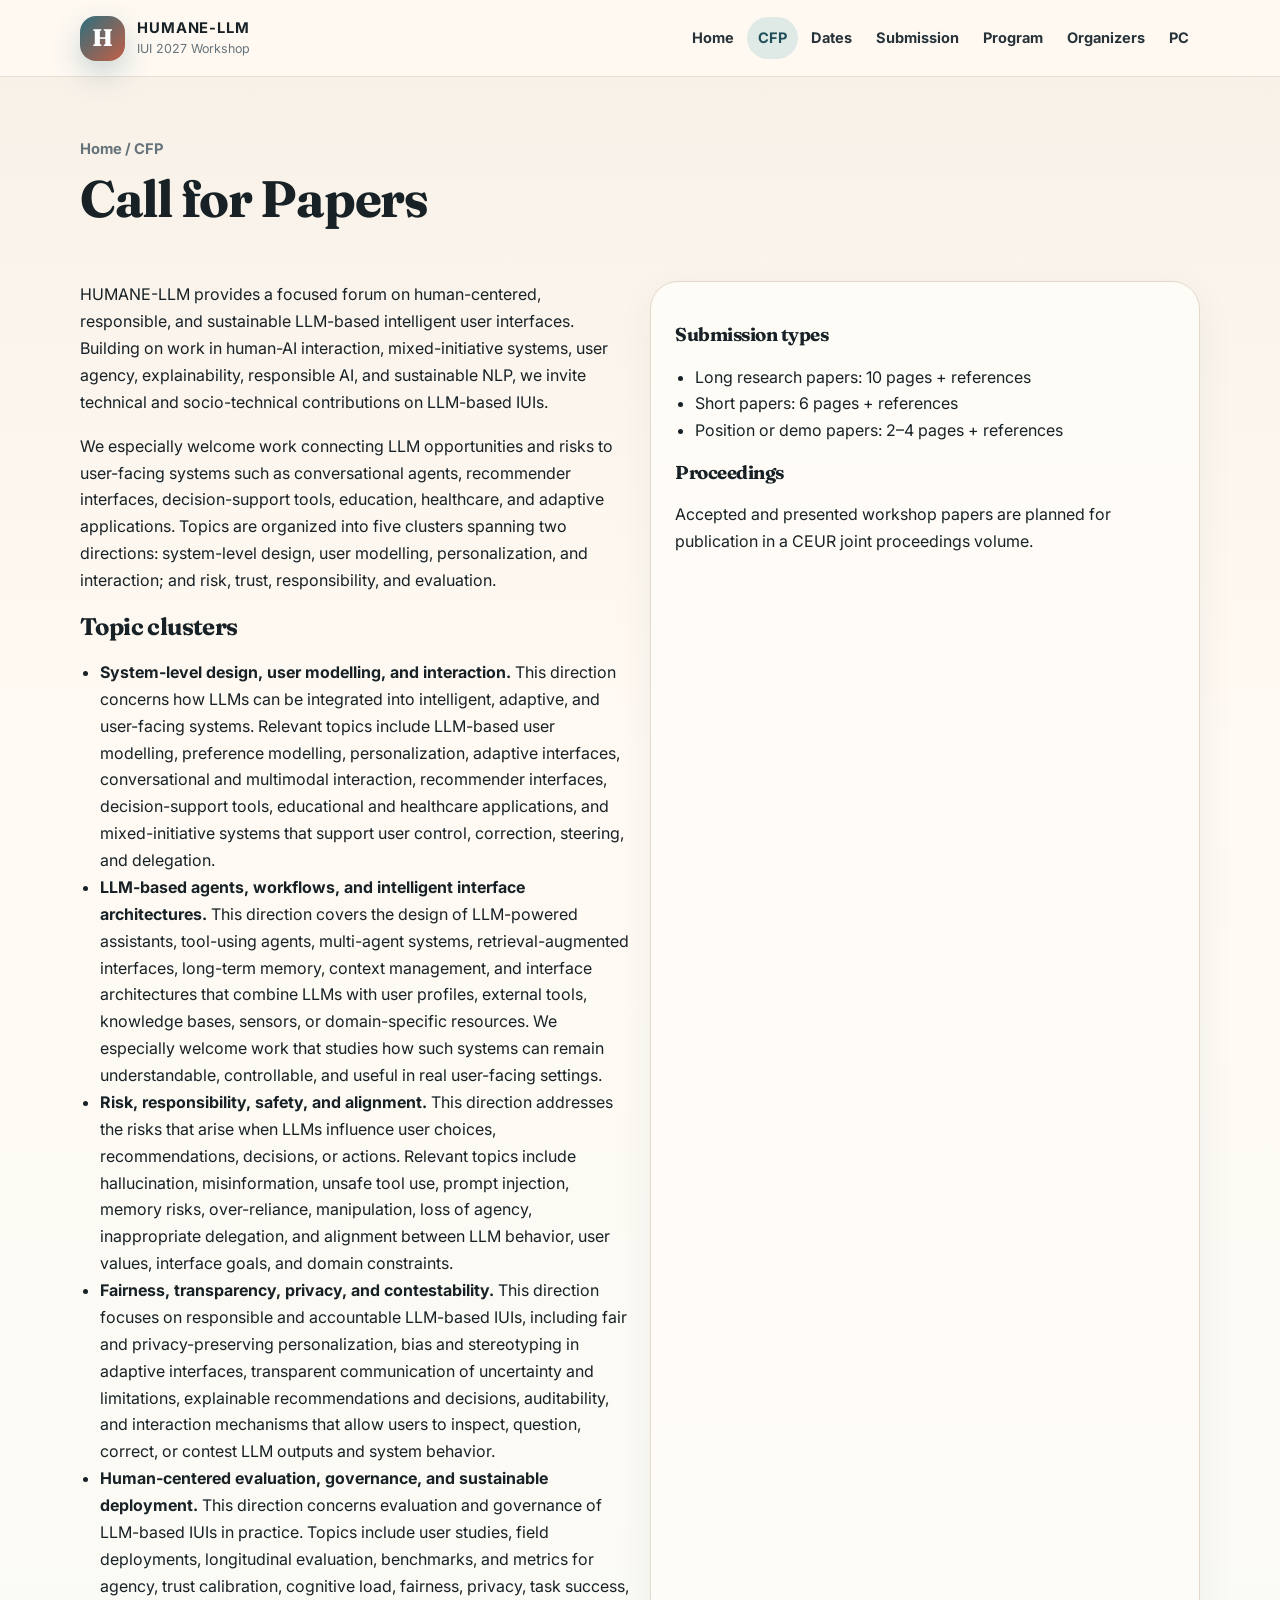
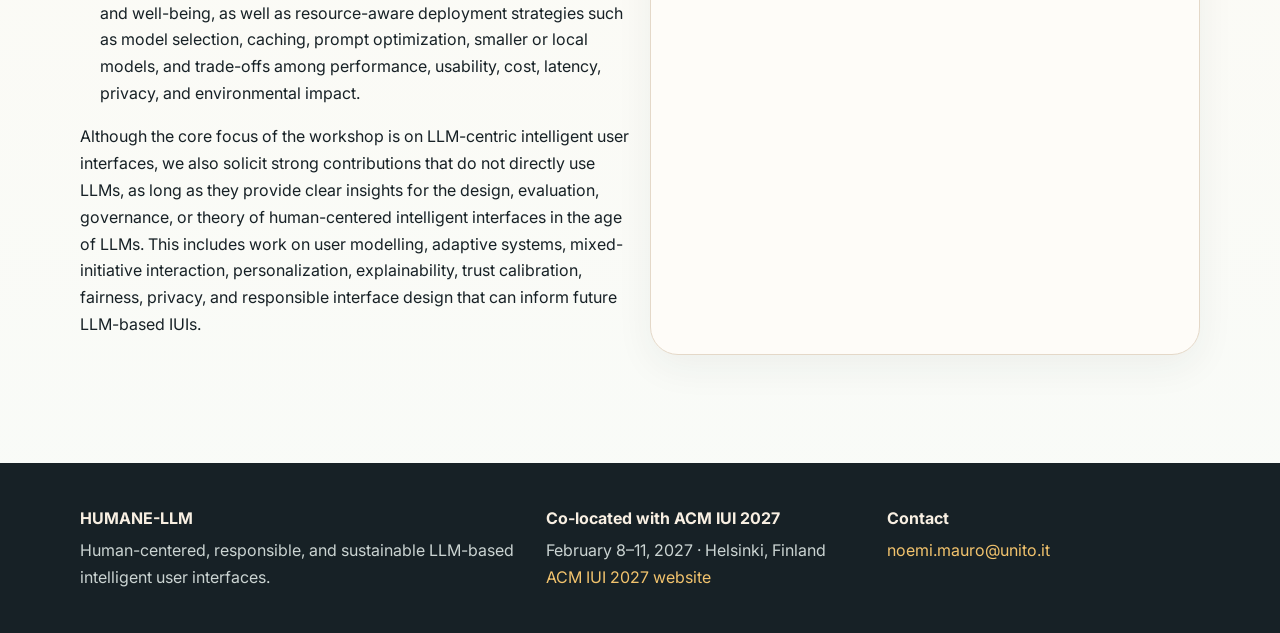
==== cfp.html @ de1c4c12 "PUSH" ====
<!doctype html>
<html lang="en">
<head>
  <meta charset="utf-8">
  <meta name="viewport" content="width=device-width, initial-scale=1">
  <meta name="description" content="HUMANE-LLM workshop website">
  <title>Call for Papers · HUMANE-LLM</title>
  <link rel="preconnect" href="https://fonts.googleapis.com">
  <link rel="preconnect" href="https://fonts.gstatic.com" crossorigin>
  <link href="https://fonts.googleapis.com/css2?family=Fraunces:opsz,wght@9..144,650;9..144,800&family=Inter:wght@400;500;600;700;800&display=swap" rel="stylesheet">
  <link rel="stylesheet" href="assets/style.css">
</head>
<body>
  <a class="skip-link" href="#content">Skip to content</a>
  <header class="site-header">
    <div class="wrap nav-wrap">
      <a class="brand" href="index.html" aria-label="HUMANE-LLM home">
        <span class="brand-sign">H</span>
        <span><strong>HUMANE-LLM</strong><em>IUI 2027 Workshop</em></span>
      </a>
      <button class="menu-toggle" aria-expanded="false" aria-controls="site-nav">Menu</button>
      <nav id="site-nav" class="site-nav" aria-label="Main navigation"><a href="index.html" class="">Home</a><a href="cfp.html" class="active">CFP</a><a href="dates.html" class="">Dates</a><a href="submission.html" class="">Submission</a><a href="program.html" class="">Program</a><a href="organizers.html" class="">Organizers</a><a href="committee.html" class="">PC</a></nav>
    </div>
  </header>
  <main id="content">
<section class="page-hero"><div class="wrap"><div class="breadcrumb">Home / CFP</div><h1 class="page-title">Call for Papers</h1></div></section>
<section class="content"><div class="wrap grid two">
  <div class="prose">
    <p>HUMANE-LLM provides a focused forum on human-centered, responsible, and sustainable LLM-based intelligent user interfaces. Building on work in human-AI interaction, mixed-initiative systems, user agency, explainability, responsible AI, and sustainable NLP, we invite technical and socio-technical contributions on LLM-based IUIs.</p>
    <p>We especially welcome work connecting LLM opportunities and risks to user-facing systems such as conversational agents, recommender interfaces, decision-support tools, education, healthcare, and adaptive applications. Topics are organized into five clusters spanning two directions: system-level design, user modelling, personalization, and interaction; and risk, trust, responsibility, and evaluation.</p>
    <h2>Topic clusters</h2>
    <ul>
      <li><strong>System-level design, user modelling, and interaction.</strong> This direction concerns how LLMs can be integrated into intelligent, adaptive, and user-facing systems. Relevant topics include LLM-based user modelling, preference modelling, personalization, adaptive interfaces, conversational and multimodal interaction, recommender interfaces, decision-support tools, educational and healthcare applications, and mixed-initiative systems that support user control, correction, steering, and delegation.</li>
      <li><strong>LLM-based agents, workflows, and intelligent interface architectures.</strong> This direction covers the design of LLM-powered assistants, tool-using agents, multi-agent systems, retrieval-augmented interfaces, long-term memory, context management, and interface architectures that combine LLMs with user profiles, external tools, knowledge bases, sensors, or domain-specific resources. We especially welcome work that studies how such systems can remain understandable, controllable, and useful in real user-facing settings.</li>
      <li><strong>Risk, responsibility, safety, and alignment.</strong> This direction addresses the risks that arise when LLMs influence user choices, recommendations, decisions, or actions. Relevant topics include hallucination, misinformation, unsafe tool use, prompt injection, memory risks, over-reliance, manipulation, loss of agency, inappropriate delegation, and alignment between LLM behavior, user values, interface goals, and domain constraints.</li>
      <li><strong>Fairness, transparency, privacy, and contestability.</strong> This direction focuses on responsible and accountable LLM-based IUIs, including fair and privacy-preserving personalization, bias and stereotyping in adaptive interfaces, transparent communication of uncertainty and limitations, explainable recommendations and decisions, auditability, and interaction mechanisms that allow users to inspect, question, correct, or contest LLM outputs and system behavior.</li>
      <li><strong>Human-centered evaluation, governance, and sustainable deployment.</strong> This direction concerns evaluation and governance of LLM-based IUIs in practice. Topics include user studies, field deployments, longitudinal evaluation, benchmarks, and metrics for agency, trust calibration, cognitive load, fairness, privacy, task success, and well-being, as well as resource-aware deployment strategies such as model selection, caching, prompt optimization, smaller or local models, and trade-offs among performance, usability, cost, latency, privacy, and environmental impact.</li>
    </ul>
    <p>Although the core focus of the workshop is on LLM-centric intelligent user interfaces, we also solicit strong contributions that do not directly use LLMs, as long as they provide clear insights for the design, evaluation, governance, or theory of human-centered intelligent interfaces in the age of LLMs. This includes work on user modelling, adaptive systems, mixed-initiative interaction, personalization, explainability, trust calibration, fairness, privacy, and responsible interface design that can inform future LLM-based IUIs.</p>
  </div>
  <aside class="grid">
    <div class="card"><h3>Submission types</h3><ul><li>Long research papers: 10 pages + references</li><li>Short papers: 6 pages + references</li><li>Position or demo papers: 2–4 pages + references</li></ul>
<h3>Proceedings</h3><p>Accepted and presented workshop papers are planned for publication in a CEUR joint proceedings volume.</p>
    </div>

  </aside>
</div></section></main>
  <footer class="site-footer">
    <div class="wrap footer-grid">
      <div>
        <strong>HUMANE-LLM</strong>
        <p>Human-centered, responsible, and sustainable LLM-based intelligent user interfaces.</p>
      </div>
      <div>
        <strong>Co-located with ACM IUI 2027</strong>
        <p>February 8–11, 2027 · Helsinki, Finland<br><a href="https://iui.acm.org/2027/">ACM IUI 2027 website</a></p>
      </div>
      <div>
        <strong>Contact</strong>
        <p><a href="mailto:noemi.mauro@unito.it">noemi.mauro@unito.it</a></p>
      </div>
    </div>
  </footer>
  <script src="assets/site.js"></script>
</body>
</html>
---- assets/style.css ----
:root{
  --ink:#172126; --muted:#66737a; --paper:#fffaf3; --bg:#f4efe6; --cream:#fff8ee;
  --teal:#2f6f7e; --teal-dark:#1f4e5a; --terracotta:#c35f45; --gold:#d99b4a;
  --sage:#dfe9e5; --line:#e4d8c8; --card:#fffdf9; --shadow:0 22px 60px rgba(31,45,48,.12);
  --radius:28px;
}
*{box-sizing:border-box} html{scroll-behavior:smooth} body{margin:0;color:var(--ink);font-family:Inter,system-ui,-apple-system,BlinkMacSystemFont,"Segoe UI",sans-serif;line-height:1.68;background:linear-gradient(180deg,#f7f0e7 0%,#fffaf3 34%,#f8fbf8 100%)}
a{color:var(--teal);text-decoration:none} a:hover{text-decoration:underline}.wrap{width:min(1120px,92vw);margin-inline:auto}.skip-link{position:absolute;left:-999px;top:auto}.skip-link:focus{left:1rem;top:1rem;background:#fff;padding:.7rem 1rem;border-radius:999px;z-index:99}.site-header{position:sticky;top:0;z-index:50;background:rgba(255,250,243,.88);backdrop-filter:blur(18px);border-bottom:1px solid rgba(228,216,200,.78)}.nav-wrap{min-height:76px;display:flex;align-items:center;justify-content:space-between;gap:22px}.brand{display:flex;align-items:center;gap:12px;color:var(--ink)}.brand:hover{text-decoration:none}.brand-sign{width:45px;height:45px;border-radius:16px;background:linear-gradient(135deg,var(--teal),var(--terracotta));display:grid;place-items:center;color:#fff;font-family:Fraunces,serif;font-size:1.5rem;font-weight:800;box-shadow:0 12px 28px rgba(47,111,126,.25)}.brand strong{display:block;letter-spacing:.06em;font-size:.92rem}.brand em{display:block;font-style:normal;color:var(--muted);font-size:.78rem;margin-top:-2px}.site-nav{display:flex;align-items:center;gap:2px;flex-wrap:wrap}.site-nav a{color:#273339;font-weight:700;font-size:.91rem;padding:9px 11px;border-radius:999px}.site-nav a.active,.site-nav a:hover{background:var(--sage);color:var(--teal-dark);text-decoration:none}.menu-toggle{display:none;border:1px solid var(--line);background:var(--card);border-radius:999px;padding:9px 13px;font-weight:800;color:var(--ink)}
.hero{padding:68px 0 50px;position:relative;overflow:hidden}.hero:before{content:"";position:absolute;inset:-140px -80px auto auto;width:460px;height:460px;background:radial-gradient(circle,rgba(211,139,73,.26),transparent 63%);pointer-events:none}.hero-grid{display:grid;grid-template-columns:1.02fr .98fr;gap:44px;align-items:center}.kicker{display:inline-flex;gap:10px;align-items:center;padding:8px 13px;border:1px solid var(--line);background:rgba(255,253,249,.8);border-radius:999px;font-weight:800;color:var(--teal-dark);font-size:.9rem}.kicker:before{content:"";width:9px;height:9px;border-radius:99px;background:var(--terracotta)}h1,h2,h3{font-family:Fraunces,Georgia,serif;line-height:1.05;letter-spacing:-.025em}h1{font-size:clamp(3rem,8vw,6.9rem);margin:20px 0 16px}.hero h1 span{display:block;color:var(--teal-dark)}.lead{font-size:clamp(1.12rem,2vw,1.36rem);line-height:1.55;color:#3b4b52;max-width:760px}.hero-copy p:not(.lead){max-width:750px}.hero-actions{display:flex;flex-wrap:wrap;gap:12px;margin-top:28px}.btn{display:inline-flex;align-items:center;justify-content:center;gap:8px;border-radius:999px;padding:13px 18px;font-weight:800;border:1px solid transparent}.btn.primary{background:var(--teal-dark);color:white;box-shadow:0 14px 30px rgba(31,78,90,.22)}.btn.primary:hover{background:var(--terracotta);text-decoration:none}.btn.secondary{background:var(--card);border-color:var(--line);color:var(--ink)}.btn.secondary:hover{background:var(--sage);text-decoration:none}.hero-visual{position:relative}.hero-visual img{display:block;width:100%;border-radius:44px;box-shadow:var(--shadow);border:1px solid rgba(255,255,255,.7)}.note-card{position:absolute;left:-20px;bottom:28px;background:rgba(255,253,249,.94);border:1px solid var(--line);border-radius:24px;padding:18px 20px;box-shadow:0 16px 46px rgba(31,45,48,.15);max-width:310px}.note-card b{display:block;color:var(--terracotta);font-size:.82rem;text-transform:uppercase;letter-spacing:.11em}.section{padding:52px 0}.section.tight{padding-top:26px}.section-header{display:flex;justify-content:space-between;align-items:end;gap:24px;margin-bottom:24px}.section h2,.page-title{font-size:clamp(2rem,4vw,3.7rem);margin:0 0 12px}.section h3{font-size:1.45rem;margin:0 0 10px}.muted{color:var(--muted)}.grid{display:grid;gap:20px}.grid.two{grid-template-columns:repeat(2,minmax(0,1fr))}.grid.three{grid-template-columns:repeat(3,minmax(0,1fr))}.card,.person,.topic,.program-slot,.time-item{background:rgba(255,253,249,.88);border:1px solid var(--line);border-radius:var(--radius);padding:24px;box-shadow:0 12px 38px rgba(31,45,48,.06)}.card.feature{background:linear-gradient(135deg,#fffdf9,#eef7f4)}.meta-grid{display:grid;grid-template-columns:repeat(4,minmax(0,1fr));gap:14px;margin-top:28px}.meta{background:#fff;border:1px solid var(--line);border-radius:22px;padding:17px}.meta span{display:block;font-size:.75rem;text-transform:uppercase;letter-spacing:.1em;color:var(--muted);font-weight:800}.meta strong{display:block;font-size:1.04rem;margin-top:5px}.topic{position:relative;padding-left:30px}.topic:before{content:"";position:absolute;left:16px;top:26px;bottom:26px;width:4px;border-radius:99px;background:linear-gradient(var(--teal),var(--terracotta))}.pill-row{display:flex;gap:10px;flex-wrap:wrap}.pill{background:var(--sage);color:var(--teal-dark);border-radius:999px;padding:8px 12px;font-weight:800;font-size:.88rem}.page-hero{padding:60px 0 20px}.breadcrumb{color:var(--muted);font-size:.92rem;font-weight:700;margin-bottom:10px}.content{padding:24px 0 72px}.prose{max-width:880px}.prose p{margin:0 0 1.05rem}.prose ul{margin-top:.45rem}.timeline,.program-list{display:grid;gap:14px}.time-item,.program-slot{display:grid;grid-template-columns:180px 1fr;gap:20px;align-items:start}.date{font-weight:900;color:var(--terracotta);letter-spacing:.02em}.people{display:grid;grid-template-columns:repeat(2,minmax(0,1fr));gap:20px}.person{position:relative;overflow:hidden}.person:after{content:"";position:absolute;right:-24px;top:-24px;width:90px;height:90px;border-radius:50%;background:rgba(195,95,69,.12)}.role{display:inline-block;background:var(--sage);border-radius:999px;padding:6px 10px;color:var(--teal-dark);font-size:.78rem;font-weight:900;text-transform:uppercase;letter-spacing:.07em}.pc-list{columns:2;column-gap:44px;background:var(--card);border:1px solid var(--line);border-radius:var(--radius);padding:28px 34px;box-shadow:0 12px 38px rgba(31,45,48,.06)}.pc-list li{break-inside:avoid;margin:0 0 12px}.callout{border-left:5px solid var(--terracotta);background:#fff;border-radius:0 24px 24px 0;padding:22px 24px;border-top:1px solid var(--line);border-right:1px solid var(--line);border-bottom:1px solid var(--line)}.site-footer{background:#172126;color:#f8efe2;padding:42px 0;margin-top:36px}.footer-grid{display:grid;grid-template-columns:1.4fr 1fr 1fr;gap:28px}.site-footer p{color:#cbd4d2;margin:.35rem 0 0}.site-footer a{color:#f2c36d}ul{padding-left:1.25rem}.inline-link{font-weight:800}.logo-strip{display:flex;gap:10px;flex-wrap:wrap;margin-top:24px}.logo-strip span{border:1px solid var(--line);background:#fff;border-radius:999px;padding:8px 12px;color:var(--muted);font-weight:800;font-size:.86rem}
@media(max-width:900px){.hero-grid,.grid.two,.grid.three,.people,.footer-grid,.meta-grid{grid-template-columns:1fr}.hero{padding-top:42px}.note-card{position:static;margin-top:14px}.section-header{display:block}.time-item,.program-slot{grid-template-columns:1fr}.pc-list{columns:1}.menu-toggle{display:inline-flex}.site-nav{display:none;position:absolute;left:4vw;right:4vw;top:70px;background:var(--card);border:1px solid var(--line);border-radius:22px;padding:12px;box-shadow:var(--shadow)}.site-nav.open{display:grid}.site-nav a{padding:12px 14px}.brand em{display:none}}
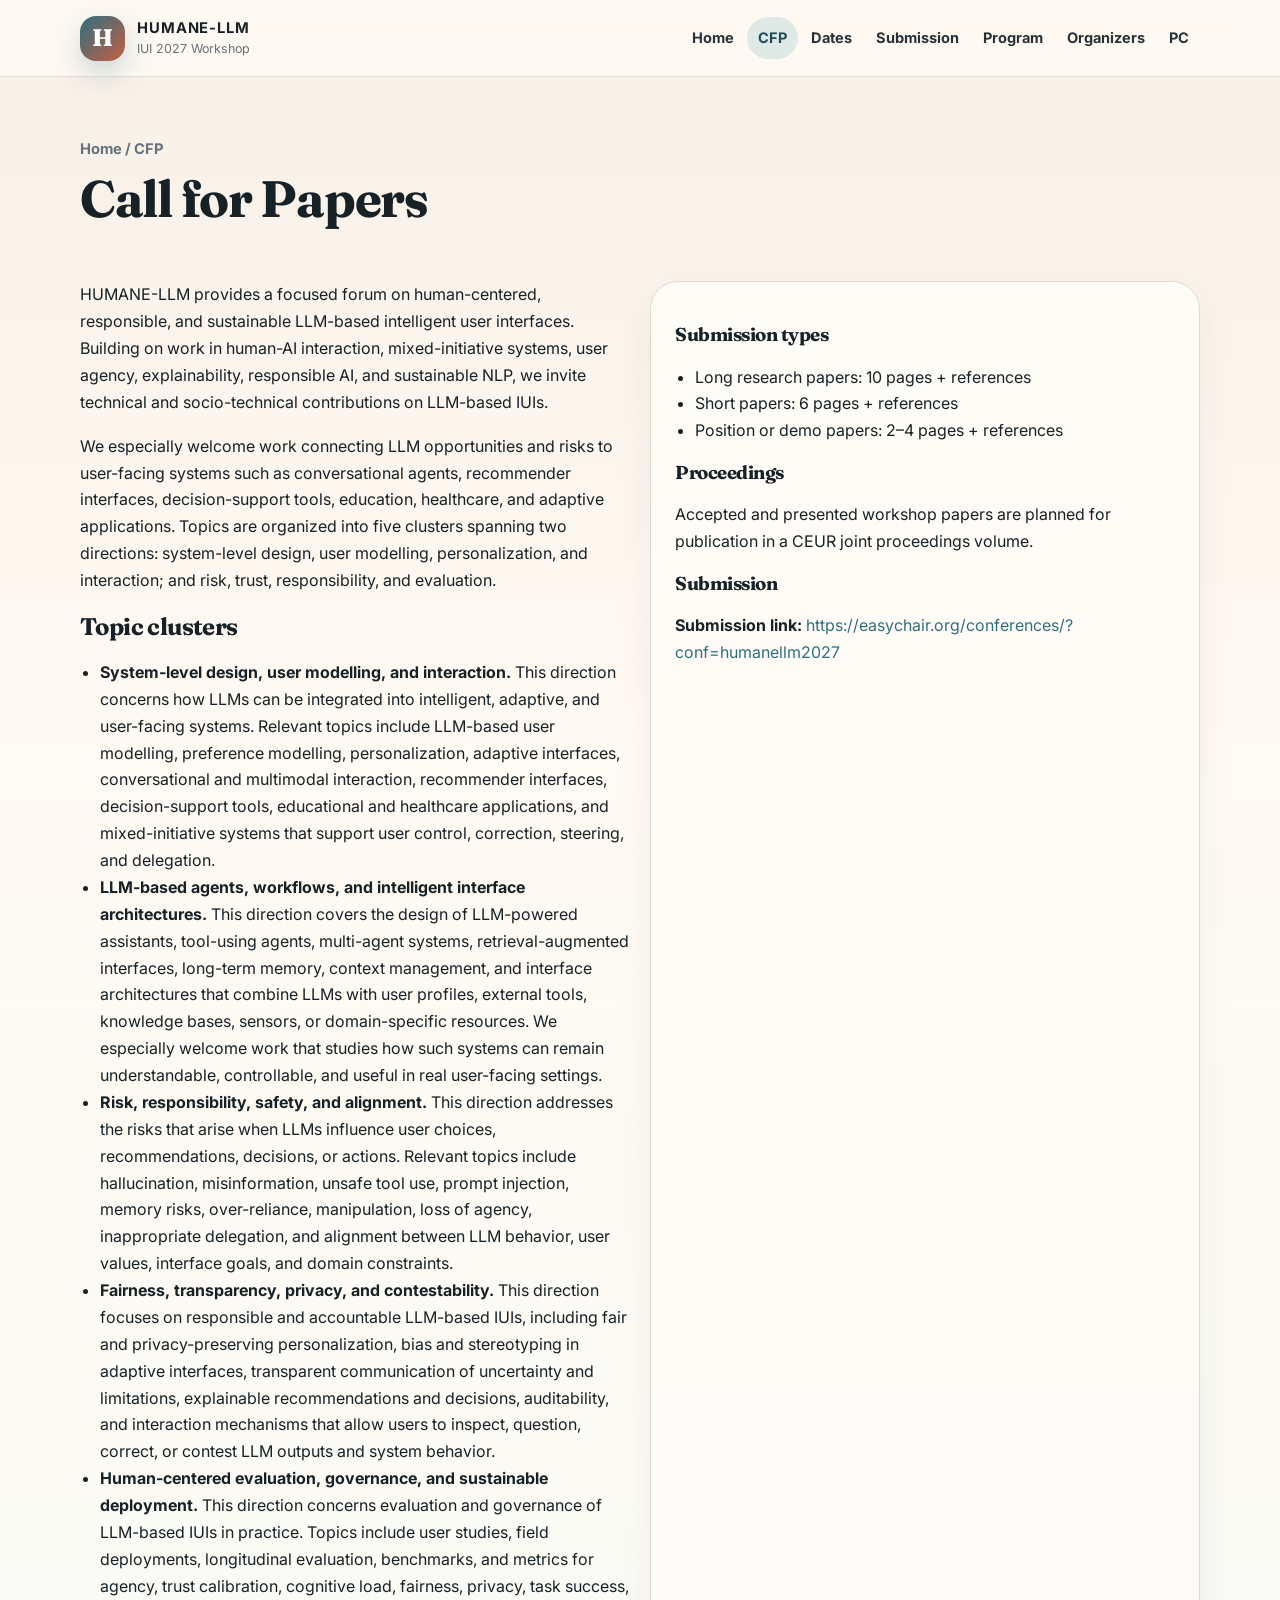
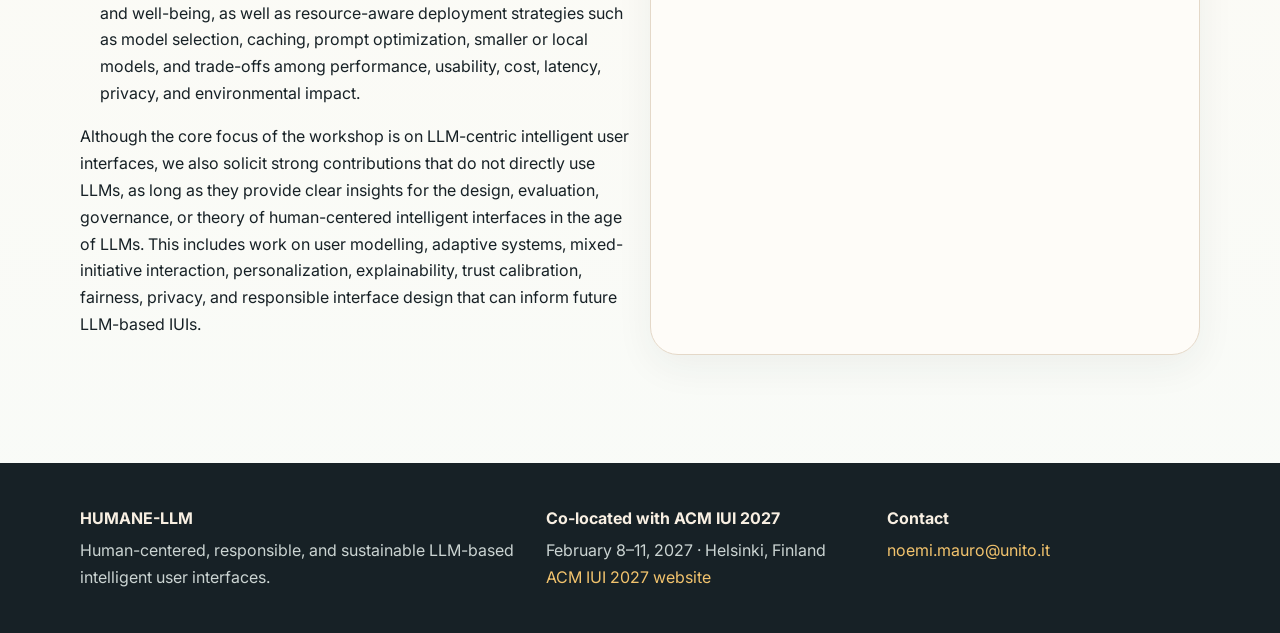
==== commit dbb63a1a: "easychair easychair" ====
--- a/cfp.html
+++ b/cfp.html
@@ -41,6 +41,7 @@
   <aside class="grid">
     <div class="card"><h3>Submission types</h3><ul><li>Long research papers: 10 pages + references</li><li>Short papers: 6 pages + references</li><li>Position or demo papers: 2–4 pages + references</li></ul>
 <h3>Proceedings</h3><p>Accepted and presented workshop papers are planned for publication in a CEUR joint proceedings volume.</p>
+<h3>Submission</h3><p><strong>Submission link:</strong> <a href="https://easychair.org/conferences/?conf=humanellm2027">https://easychair.org/conferences/?conf=humanellm2027</a></p>
     </div>
 
   </aside>
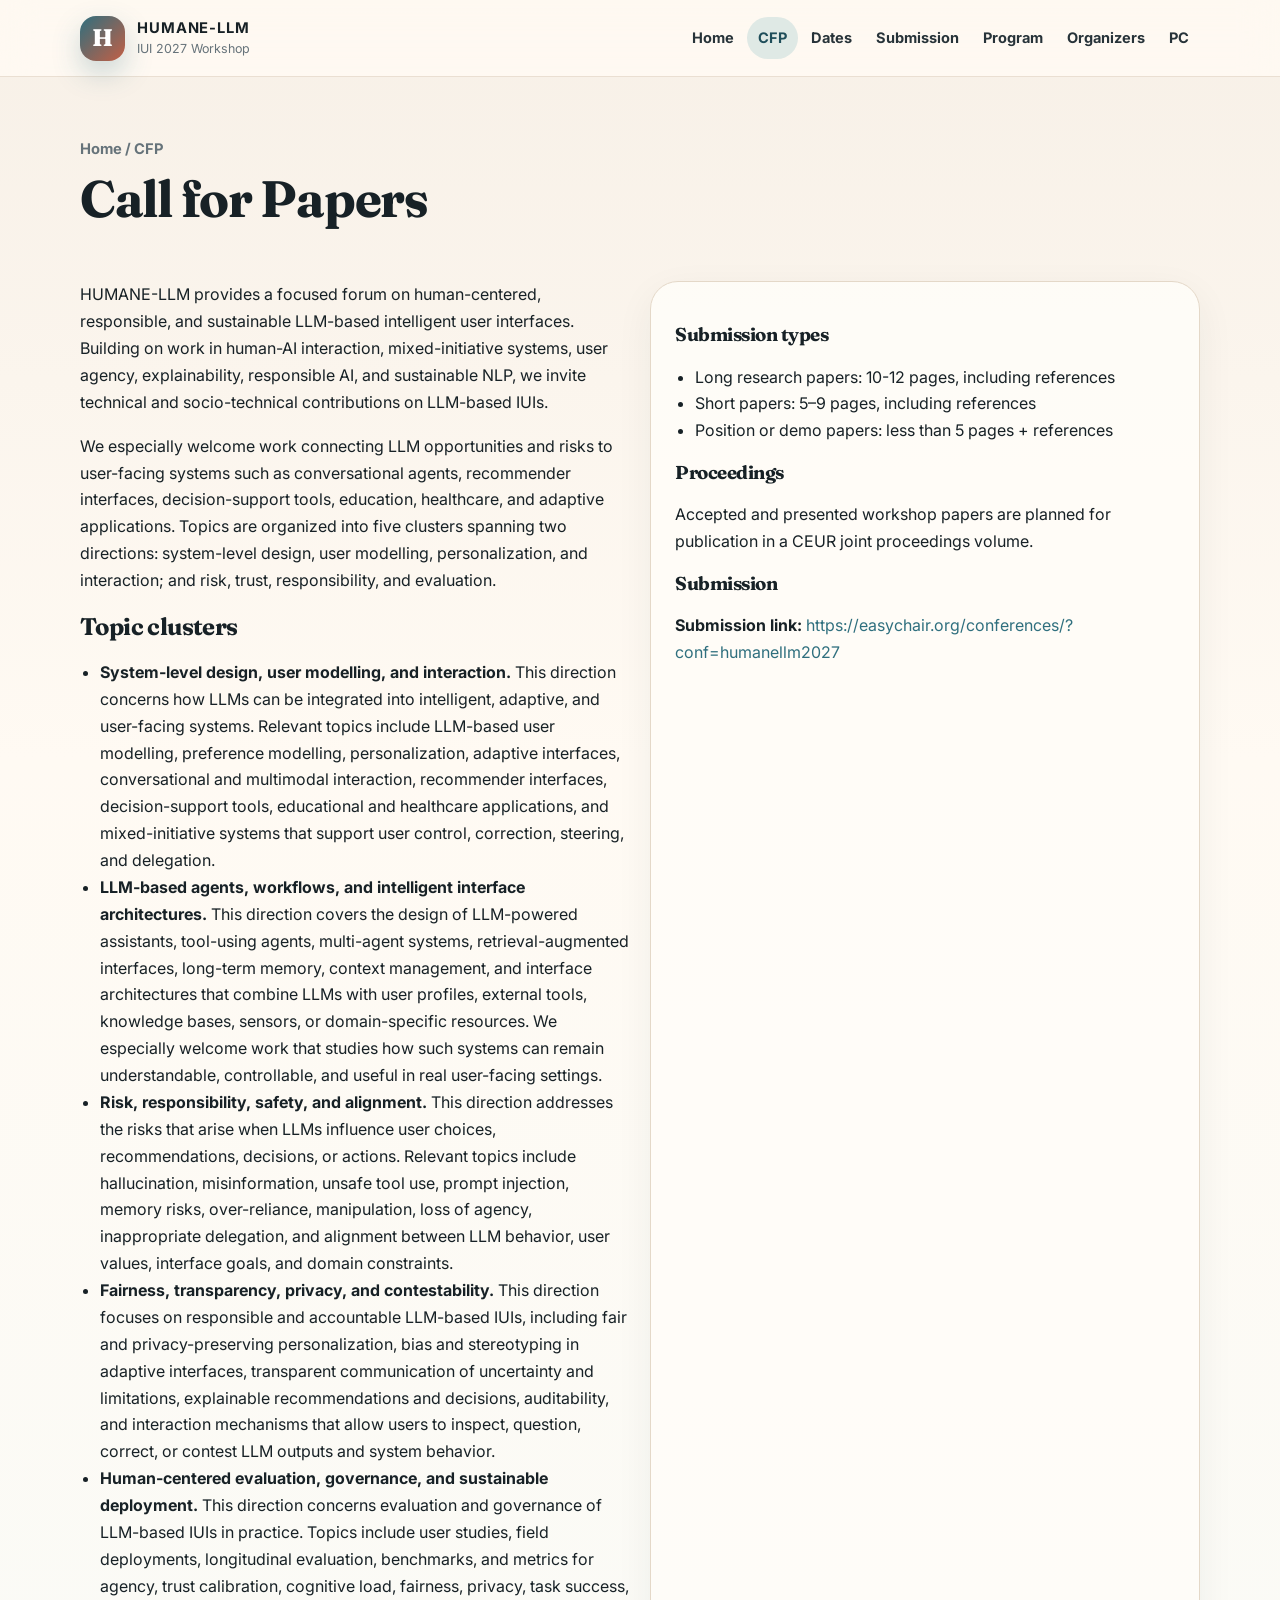
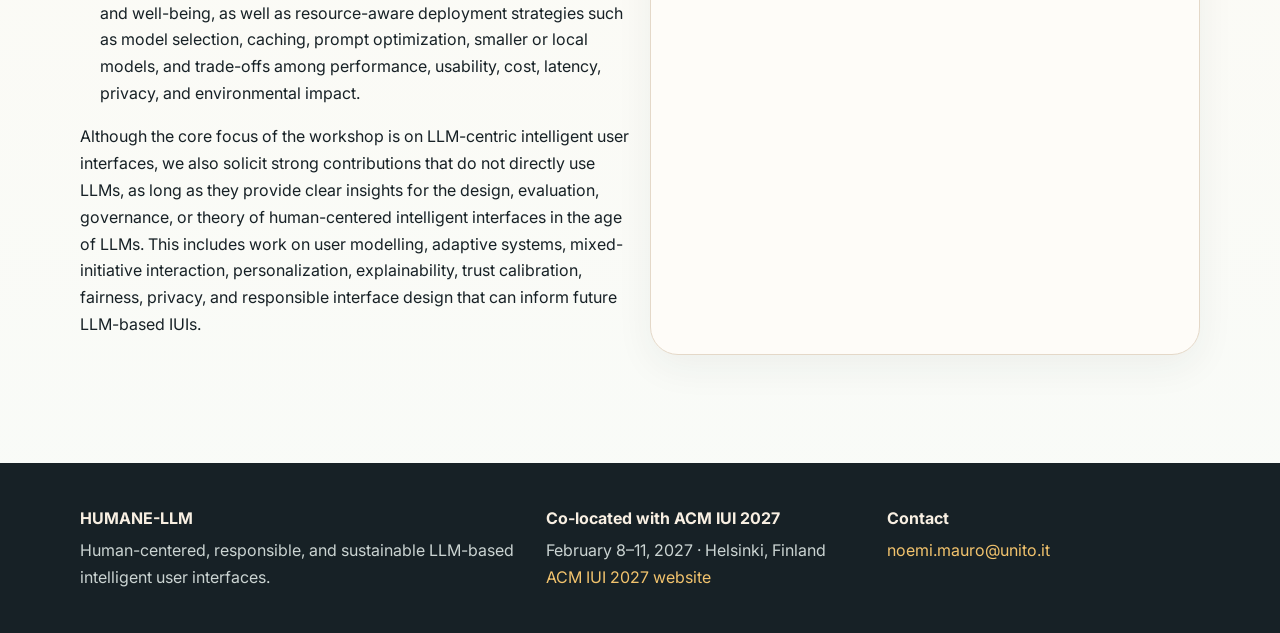
==== commit eadde30e: "update" ====
--- a/cfp.html
+++ b/cfp.html
@@ -39,7 +39,7 @@
     <p>Although the core focus of the workshop is on LLM-centric intelligent user interfaces, we also solicit strong contributions that do not directly use LLMs, as long as they provide clear insights for the design, evaluation, governance, or theory of human-centered intelligent interfaces in the age of LLMs. This includes work on user modelling, adaptive systems, mixed-initiative interaction, personalization, explainability, trust calibration, fairness, privacy, and responsible interface design that can inform future LLM-based IUIs.</p>
   </div>
   <aside class="grid">
-    <div class="card"><h3>Submission types</h3><ul><li>Long research papers: 10 pages + references</li><li>Short papers: 6 pages + references</li><li>Position or demo papers: 2–4 pages + references</li></ul>
+    <div class="card"><h3>Submission types</h3><ul><li>Long research papers: 10-12 pages, including references</li><li>Short papers: 5–9 pages, including references</li><li>Position or demo papers: less than 5 pages + references</li></ul>
 <h3>Proceedings</h3><p>Accepted and presented workshop papers are planned for publication in a CEUR joint proceedings volume.</p>
 <h3>Submission</h3><p><strong>Submission link:</strong> <a href="https://easychair.org/conferences/?conf=humanellm2027">https://easychair.org/conferences/?conf=humanellm2027</a></p>
     </div>
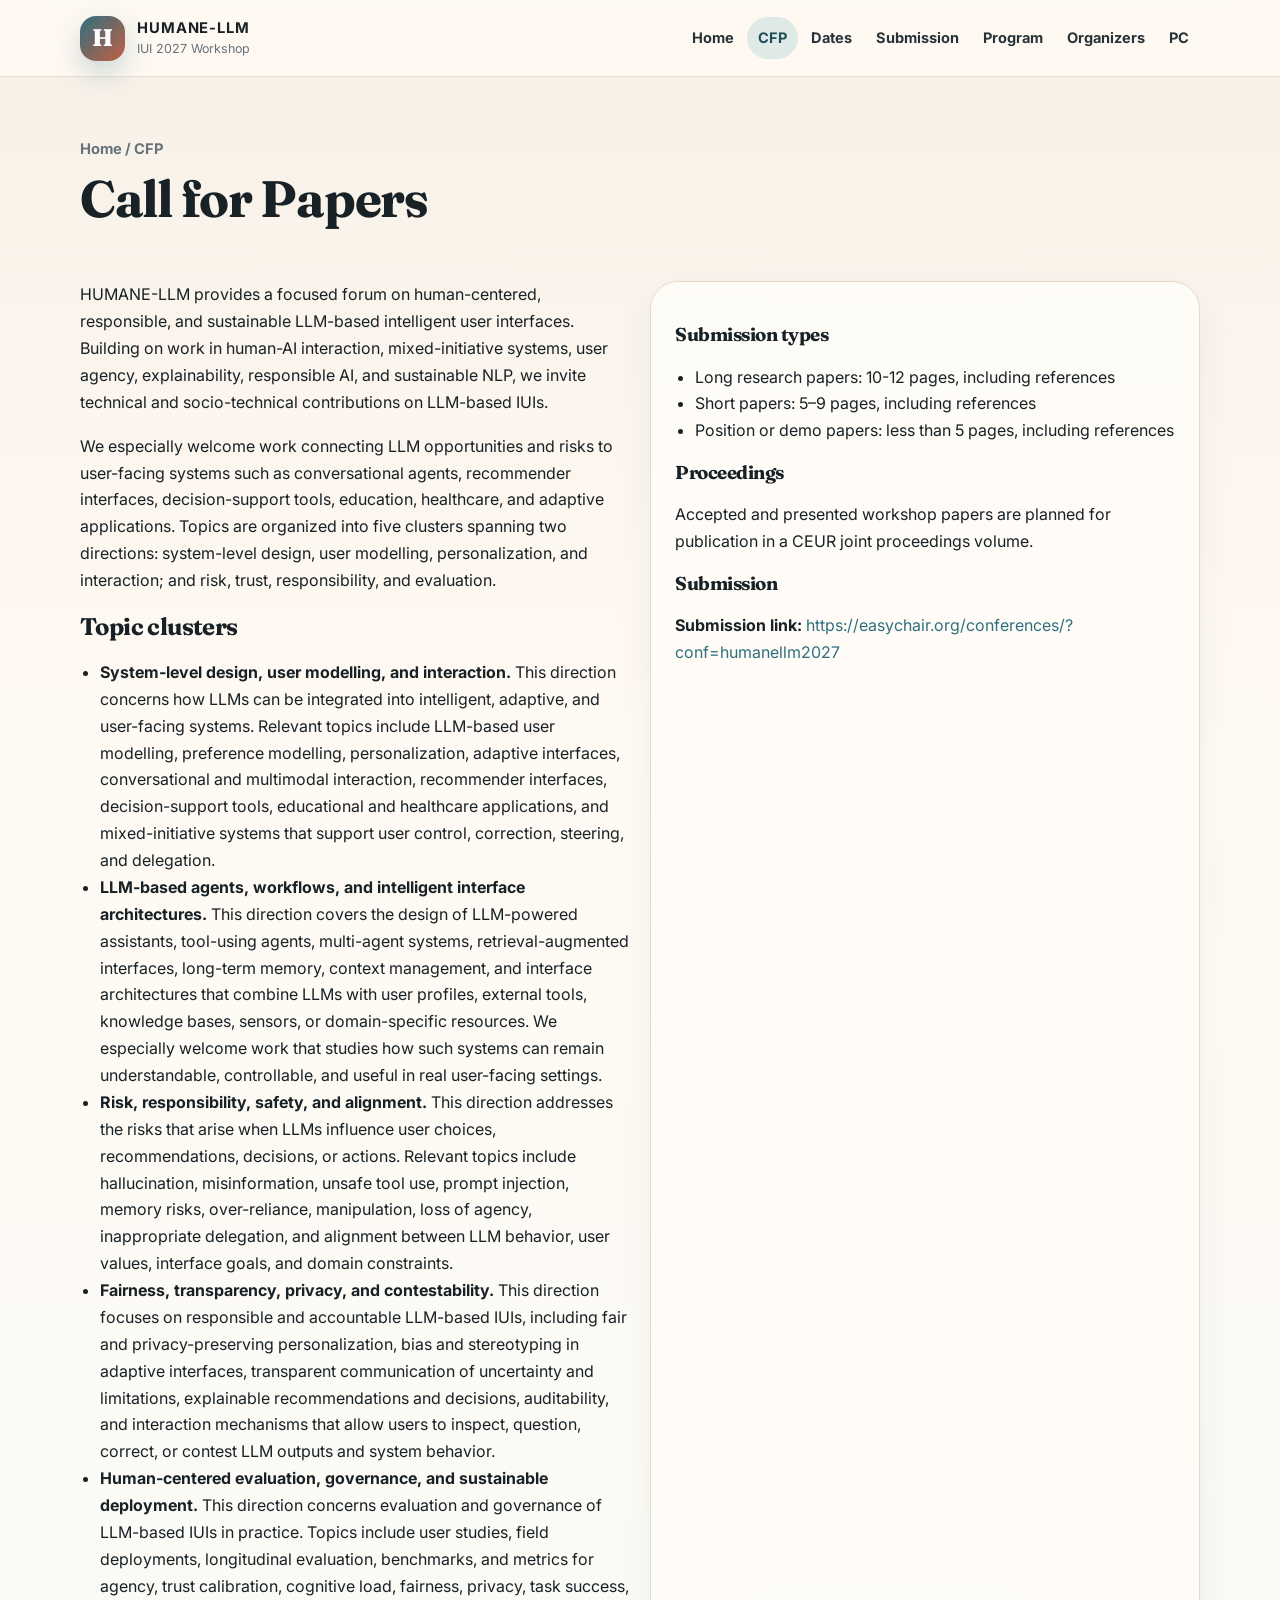
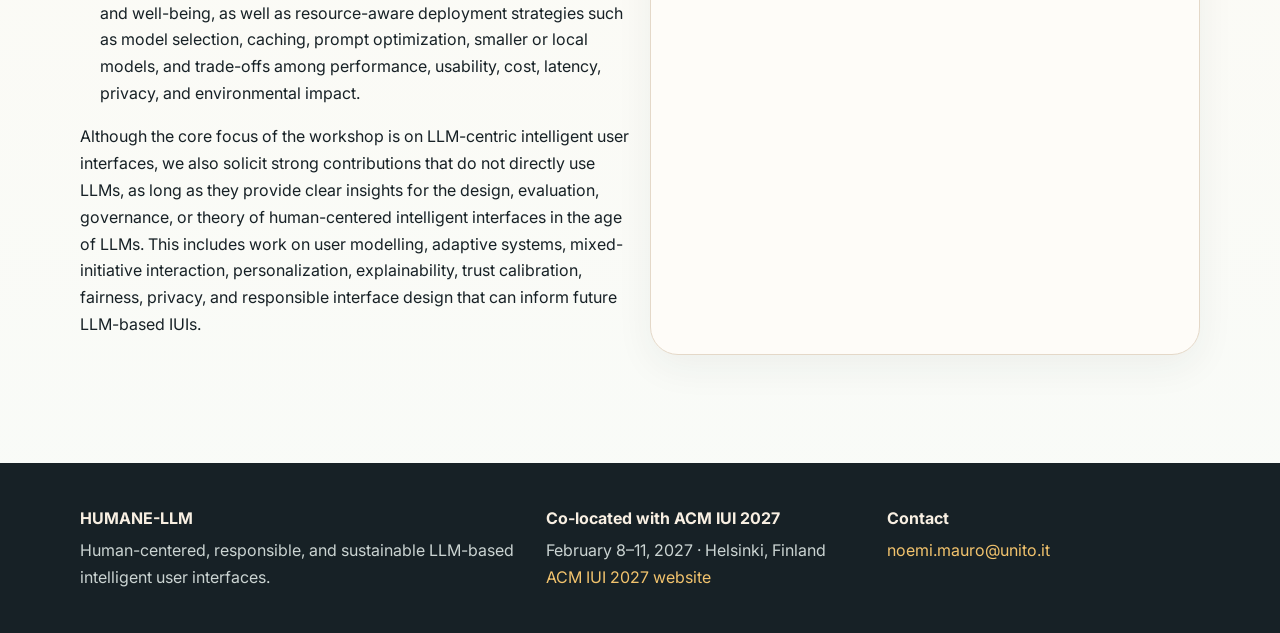
==== commit 3e35264a: "Update cfp.html" ====
--- a/cfp.html
+++ b/cfp.html
@@ -39,7 +39,7 @@
     <p>Although the core focus of the workshop is on LLM-centric intelligent user interfaces, we also solicit strong contributions that do not directly use LLMs, as long as they provide clear insights for the design, evaluation, governance, or theory of human-centered intelligent interfaces in the age of LLMs. This includes work on user modelling, adaptive systems, mixed-initiative interaction, personalization, explainability, trust calibration, fairness, privacy, and responsible interface design that can inform future LLM-based IUIs.</p>
   </div>
   <aside class="grid">
-    <div class="card"><h3>Submission types</h3><ul><li>Long research papers: 10-12 pages, including references</li><li>Short papers: 5–9 pages, including references</li><li>Position or demo papers: less than 5 pages + references</li></ul>
+    <div class="card"><h3>Submission types</h3><ul><li>Long research papers: 10-12 pages, including references</li><li>Short papers: 5–9 pages, including references</li><li>Position or demo papers: less than 5 pages, including references</li></ul>
 <h3>Proceedings</h3><p>Accepted and presented workshop papers are planned for publication in a CEUR joint proceedings volume.</p>
 <h3>Submission</h3><p><strong>Submission link:</strong> <a href="https://easychair.org/conferences/?conf=humanellm2027">https://easychair.org/conferences/?conf=humanellm2027</a></p>
     </div>
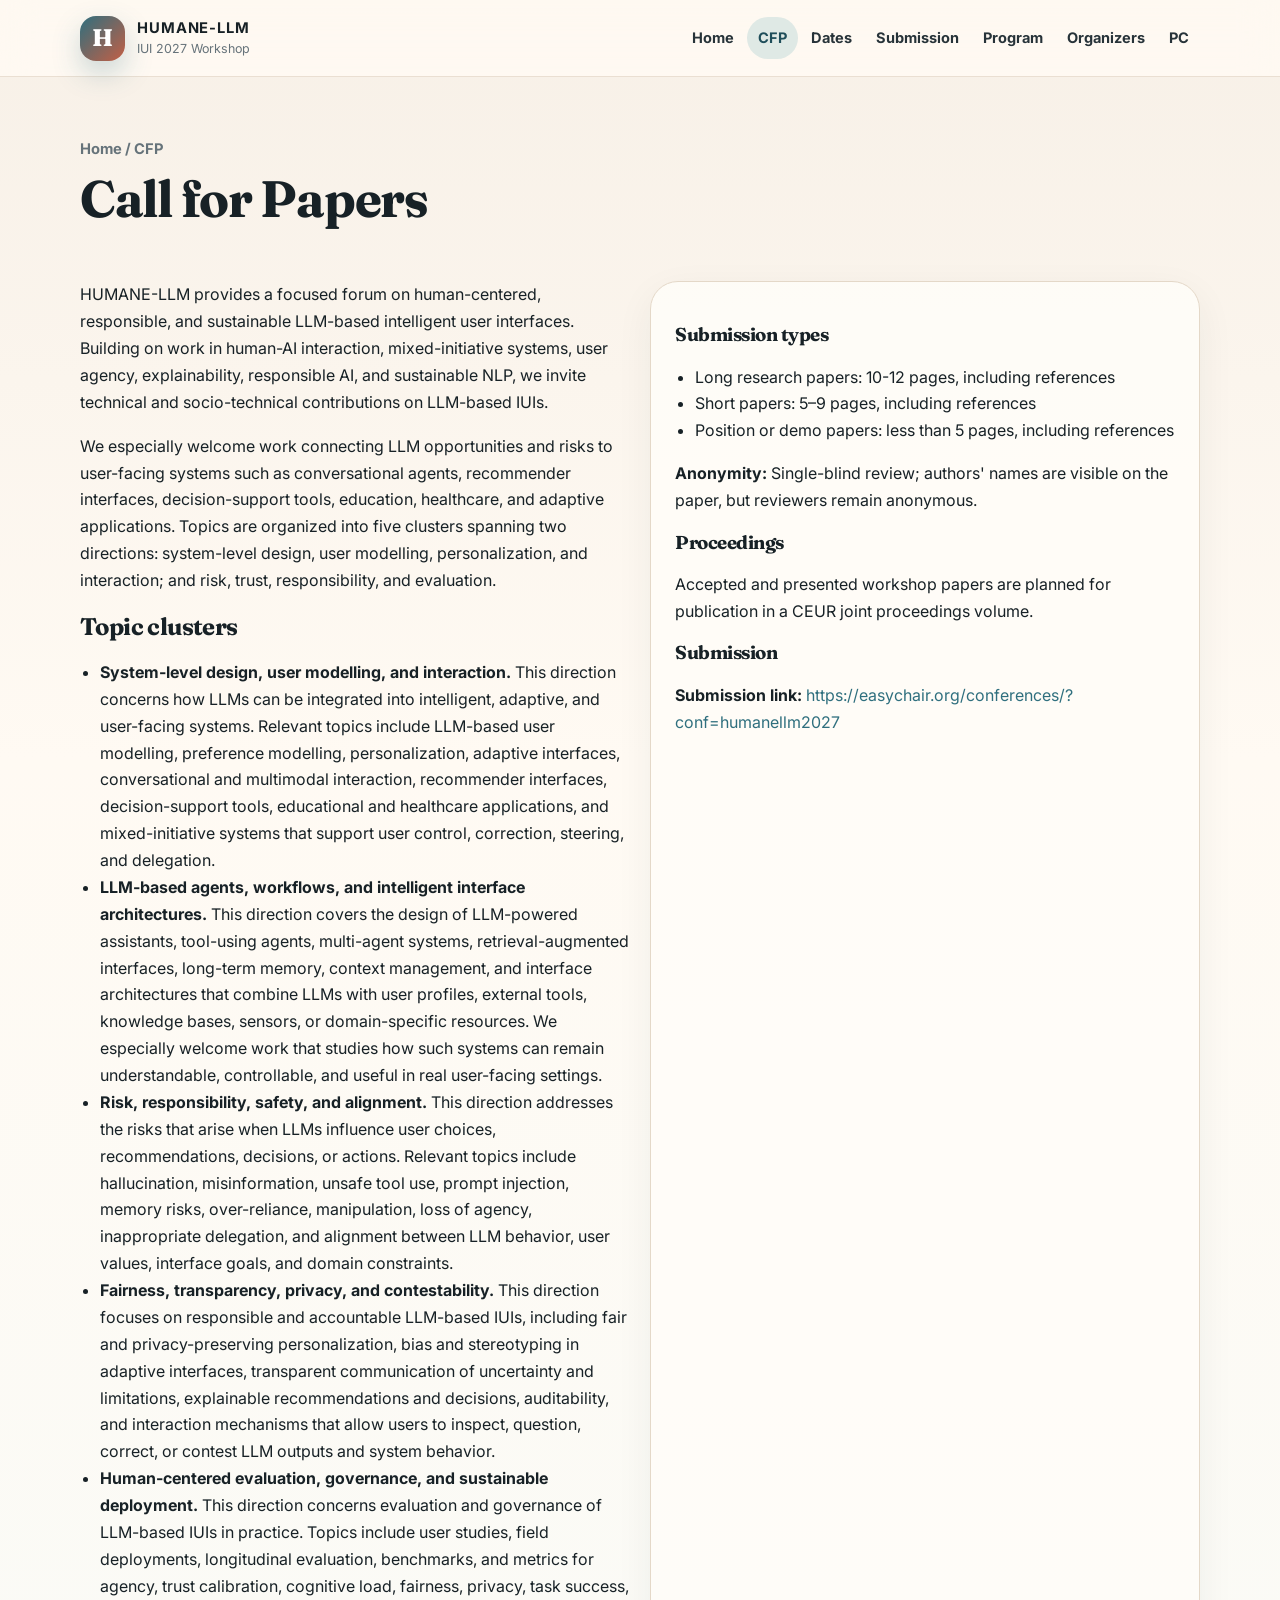
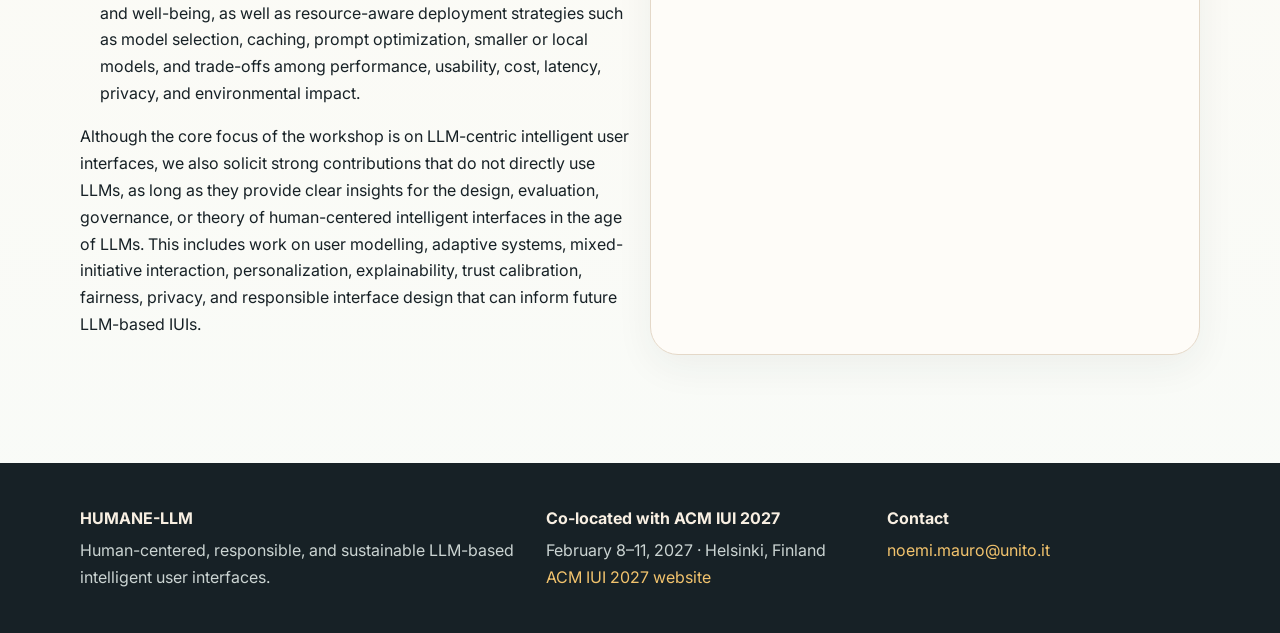
==== commit 04f39618: "update" ====
--- a/cfp.html
+++ b/cfp.html
@@ -39,8 +39,8 @@
     <p>Although the core focus of the workshop is on LLM-centric intelligent user interfaces, we also solicit strong contributions that do not directly use LLMs, as long as they provide clear insights for the design, evaluation, governance, or theory of human-centered intelligent interfaces in the age of LLMs. This includes work on user modelling, adaptive systems, mixed-initiative interaction, personalization, explainability, trust calibration, fairness, privacy, and responsible interface design that can inform future LLM-based IUIs.</p>
   </div>
   <aside class="grid">
-    <div class="card"><h3>Submission types</h3><ul><li>Long research papers: 10-12 pages, including references</li><li>Short papers: 5–9 pages, including references</li><li>Position or demo papers: less than 5 pages, including references</li></ul>
-<h3>Proceedings</h3><p>Accepted and presented workshop papers are planned for publication in a CEUR joint proceedings volume.</p>
+    <div class="card"><h3>Submission types</h3><ul><li>Long research papers: 10-12 pages, including references</li><li>Short papers: 5–9 pages, including references</li><li>Position or demo papers: less than 5 pages, including references</li></ul> <p><strong>Anonymity:</strong> Single-blind review; authors' names are visible on the paper, but reviewers remain anonymous.</p>
+<h3>Proceedings</h3><p>Accepted and presented workshop papers are planned for publication in a CEUR joint proceedings volume. </p> 
 <h3>Submission</h3><p><strong>Submission link:</strong> <a href="https://easychair.org/conferences/?conf=humanellm2027">https://easychair.org/conferences/?conf=humanellm2027</a></p>
     </div>
 
